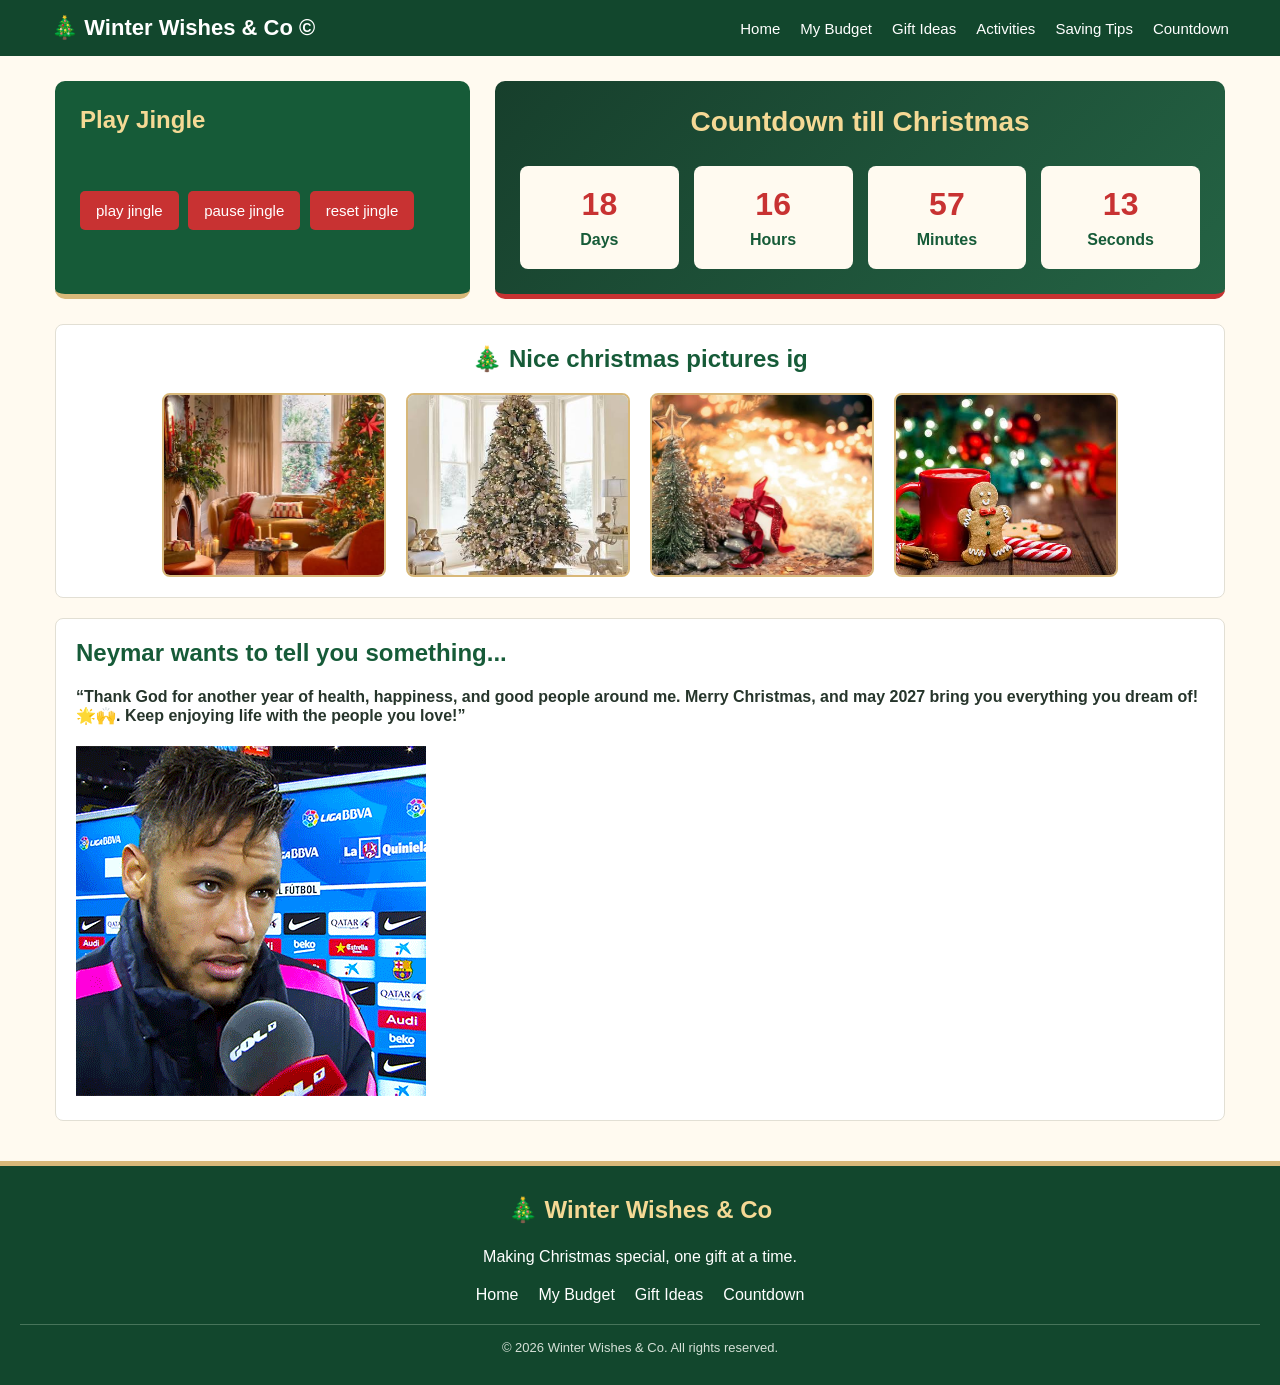
==== countdown.html @ ffda5fb8 "Winter Wishes wrd problem" ====
<!DOCTYPE html>
<html lang="en">

<head>
    <meta charset="UTF-8">
    <meta name="viewport" content="width=device-width, initial-scale=1.0">
    <title>Christmas Countdown | Winter Wishes & Co</title>
    <link rel="stylesheet" href="style.css">
</head>

<body>

    <nav class="navbar">
        <div class="nav-logo">🎄 Winter Wishes & Co ©</div>

        <div class="nav-links">
            <a href="index.html">Home</a>
            <a href="index.html#budgetSection">My Budget</a>
            <a href="index.html#giftIdeas">Gift Ideas</a>
            <a href="index.html#activities">Activities</a>
            <a href="index.html#savingTips">Saving Tips</a>
            <a href="countdown.html">Countdown</a>
        </div>
    </nav>

    <main>
        <div class="card">
            <div class="jingle">
                <h3>Play Jingle</h3>
                <audio id="jingle" src="Jingle Bells.mp3" preload="auto"></audio>
                <br>
                <button type="button" onclick="document.getElementById('jingle').play()">play jingle</button>
                <button type="button" onclick="document.getElementById('jingle').pause()">pause jingle</button>
                <button type="button"
                    onclick="document.getElementById('jingle').pause(); document.getElementById('jingle').currentTime = 0;">reset
                    jingle</button>
            </div>

            <div class="countdown-div">
                <h3>Countdown till Christmas</h3>
                <div class="countdown">
                    <p><span id="days"></span> Days</p>
                    <p><span id="hours"></span> Hours</p>
                    <p><span id="minutes"></span> Minutes</p>
                    <p><span id="seconds"></span> Seconds</p>
                </div>
            </div>
        </div>

        <section class="christmas-images">
            <h2>🎄 Nice christmas pictures ig</h2>

            <div class="countdown-gallery">
                <img src="c_image1.jpeg" alt="Christmas image 1">
                <img src="c_image2.jpeg" alt="Christmas image 2">
                <img src="c_image3.jpeg" alt="Christmas image 3">
                <img src="c_image4.jpeg" alt="Christmas image 4">
            </div>
        </section>
        <section class="neymar-chat">
            <h2>Neymar wants to tell you something...</h2>
            <h4>“Thank God for another year of health, happiness, and good people around me. Merry Christmas, and may
                2027 bring you everything you dream of! 🌟🙌. Keep enjoying life with the people you love!”</h4>

            <div class="neymar-interview">
                <img src="neymar-interview.gif">
            </div>

        </section>
    </main>
    <footer class="footer">
        <h3>🎄 Winter Wishes & Co</h3>
        <p>Making Christmas special, one gift at a time.</p>

        <div class="footer-links">
            <a href="#home">Home</a>
            <a href="#budgetSection">My Budget</a>
            <a href="#giftIdeas">Gift Ideas</a>
            <a href="countdown.html">Countdown</a>
        </div>

        <p class="copyright">
            &copy; 2026 Winter Wishes & Co. All rights reserved.
        </p>
    </footer>
    <script src="countdown.js"></script>
</body>

</html>
---- style.css ----
/* main page */
body {
    font-family: Arial, sans-serif;
    background-color: #fffaf0;
    color: #26352b;
    margin: 0;
}

/* website headerr */
header {
    background-color: #165b38;
    color: white;
    text-align: center;
    padding: 25px;
    border-bottom: 5px solid #c83232;
}

header h1 {
    margin: 0;
    font-size: 32px;
}

header p {
    margin-bottom: 0;
}

/* main stuff */
main {
    max-width: 1200px;
    width: 95%;
    box-sizing: border-box;
    margin: 25px auto;
    padding: 0 15px;
}

/* sectionss */
section {
    background-color: white;
    padding: 20px;
    margin-bottom: 20px;
    border: 1px solid #e2dfd4;
    border-radius: 8px;
}

h2 {
    color: #165b38;
    margin-top: 0;
}

/* form labelssss */
label {
    display: block;
    margin-top: 12px;
    margin-bottom: 5px;
}

/* Where they input text */
input {
    width: 100%;
    box-sizing: border-box;
    padding: 10px;
    border: 1px solid #b8b8b8;
    border-radius: 4px;
    font-size: 15px;
}

/* BUttONS */
button {
    background-color: #c83232;
    color: white;
    border: none;
    padding: 11px 16px;
    margin-top: 15px;
    border-radius: 5px;
    cursor: pointer;
    font-size: 15px;
}

button:hover {
    background-color: #a52222;
}

/* Gift list */
li {
    padding: 10px;
    margin-bottom: 8px;
    background-color: #f3f7f0;
    border-left: 4px solid #165b38;
    border-radius: 4px;
}

/* chrima gift gallery */

.gift-gallery {
    display: flex;
    flex-wrap: wrap;
    gap: 20px;
    justify-content: flex-start;
}

.gift-card {
    flex: 1 1 220px;
    min-width: 0;
    max-width: 280px;
    border: 1px solid #e2dfd4;
    border-radius: 6px;
    overflow: hidden;
    background-color: #fffdf8;
    padding-bottom: 12px;
}

/* gift imagessss */
.gift-card img {
    display: block;
    width: 100%;
    height: 180px;
    object-fit: cover;
}

/* nav bar */
.navbar {
    background-color: #12472d;
    color: white;
    padding: 15px 4%;
    display: flex;
    justify-content: space-between;
    align-items: center;
    gap: 20px;
    flex-wrap: wrap;
}

.nav-logo {
    font-size: 22px;
    font-weight: bold;
}

.nav-links {
    display: flex;
    gap: 20px;
    flex-wrap: wrap;
}

.nav-links a {
    color: white;
    text-decoration: none;
    font-size: 15px;
}

.nav-links a:hover {
    color: #ffb3b3;
    text-decoration: underline;
}

html {
    scroll-behavior: smooth;
}

.hero {
    background: linear-gradient(135deg, #173f2c, #246344);
    color: white;
    text-align: left;
    padding: 65px 8%;
    border-bottom: 5px solid #d8b879;
}

.hero-label {
    color: #e5c58a;
    font-size: 13px;
    font-weight: bold;
    letter-spacing: 2px;
}

.hero h1 {
    color: white;
    font-size: clamp(32px, 5vw, 55px);
    line-height: 1.15;
    margin: 18px 0;
}

.hero-text {
    max-width: 480px;
    line-height: 1.7;
    color: #e2e9e3;
}

.hero-buttons {
    display: flex;
    flex-wrap: wrap;
    gap: 12px;
    margin-top: 25px;
}

.hero-button {
    display: inline-block;
    background: #d8b879;
    color: #173f2c;
    padding: 13px 18px;
    border-radius: 5px;
    text-decoration: none;
    font-weight: bold;
}

.hero-button.secondary {
    background: transparent;
    color: white;
    border: 1px solid #d8b879;
}

.hero-button:hover {
    opacity: 0.85;
}


/* countdown page */
.card {
    display: flex;
    flex-wrap: wrap;
    gap: 25px;
    align-items: stretch;
    margin: 25px auto;
}

/* jingle bells */
.jingle {
    flex: 1 1 250px;
    background-color: #165b38;
    color: white;
    padding: 25px;
    border-radius: 10px;
    border-bottom: 5px solid #d8b879;
    box-sizing: border-box;
}

.jingle h3 {
    color: #f5d995;
    font-size: 24px;
    margin-top: 0;
}

.jingle button {
    margin-right: 5px;
    margin-bottom: 5px;
}

/* countdown timer */
.countdown-div {
    flex: 2 1 400px;
    background: linear-gradient(135deg, #173f2c, #246344);
    color: white;
    padding: 25px;
    border-radius: 10px;
    border-bottom: 5px solid #c83232;
    box-sizing: border-box;
}

.countdown-div h3 {
    color: #f5d995;
    font-size: 28px;
    text-align: center;
    margin-top: 0;
}

/* countdown numbers */
.countdown {
    display: flex;
    flex-wrap: wrap;
    justify-content: center;
    gap: 15px;
    text-align: center;
}

.countdown p {
    flex: 1 1 100px;
    background-color: #fffaf0;
    color: #165b38;
    padding: 20px 10px;
    margin: 0;
    border-radius: 8px;
    font-weight: bold;
}

/* countdown number display */
.countdown span {
    display: block;
    font-size: 32px;
    color: #c83232;
    margin-bottom: 8px;
}
/* countdown images */
.christmas-images {
    width: 100%;
    box-sizing: border-box;
}

.christmas-images h2 {
    text-align: center;
}

.countdown-gallery {
    display: flex;
    flex-wrap: wrap;
    justify-content: center;
    gap: 20px;
}

.countdown-gallery img {
    width: 220px;
    height: 180px;
    object-fit: cover;
    border-radius: 8px;
    border: 2px solid #d8b879;
}


/* hero layout */
.hero {
    display: flex;
    justify-content: space-between;
    align-items: center;
    gap: 40px;
}

.hero-content {
    flex: 1;
}


/* hero layout */
.hero {
    display: flex;
    flex-direction: row;
    justify-content: space-between;
    align-items: center;
    gap: 40px;
    text-align: left;
}

.hero-content {
    flex: 1;
    min-width: 0;
}

.hero-content h1 {
    font-size: clamp(32px, 5vw, 55px);
    line-height: 1.15;
    margin: 18px 0;
}

.hero-content .hero-text {
    max-width: 480px;
}


/* neymar circle image */
.neymar-image {
    width: 320px;
    height: 320px;
    object-fit: cover;
    border-radius: 50%;
    border: 4px solid #d8b879;
    flex-shrink: 0;
}

/* make it work on phones */
@media (max-width: 600px) {
    .hero {
        gap: 20px;
        padding: 35px 6%;
    }

    .neymar-image {
        width: 110px;
        height: 110px;
    }
}

/* website footerrrrrr */
.footer {
    background-color: #12472d;
    color: white;
    text-align: center;
    padding: 30px 20px;
    margin-top: 40px;
    border-top: 5px solid #d8b879;
}

.footer h3 {
    color: #f5d995;
    margin-top: 0;
    font-size: 24px;
}

.footer p {
    margin: 12px 0;
}

.footer-links {
    display: flex;
    justify-content: center;
    flex-wrap: wrap;
    gap: 20px;
    margin: 20px 0;
}

.footer-links a {
    color: white;
    text-decoration: none;
}

.footer-links a:hover {
    color: #f5d995;
    text-decoration: underline;
}

.footer .copyright {
    font-size: 13px;
    color: #d5e0d7;
    border-top: 1px solid #47745a;
    padding-top: 15px;
    margin-bottom: 0;
}
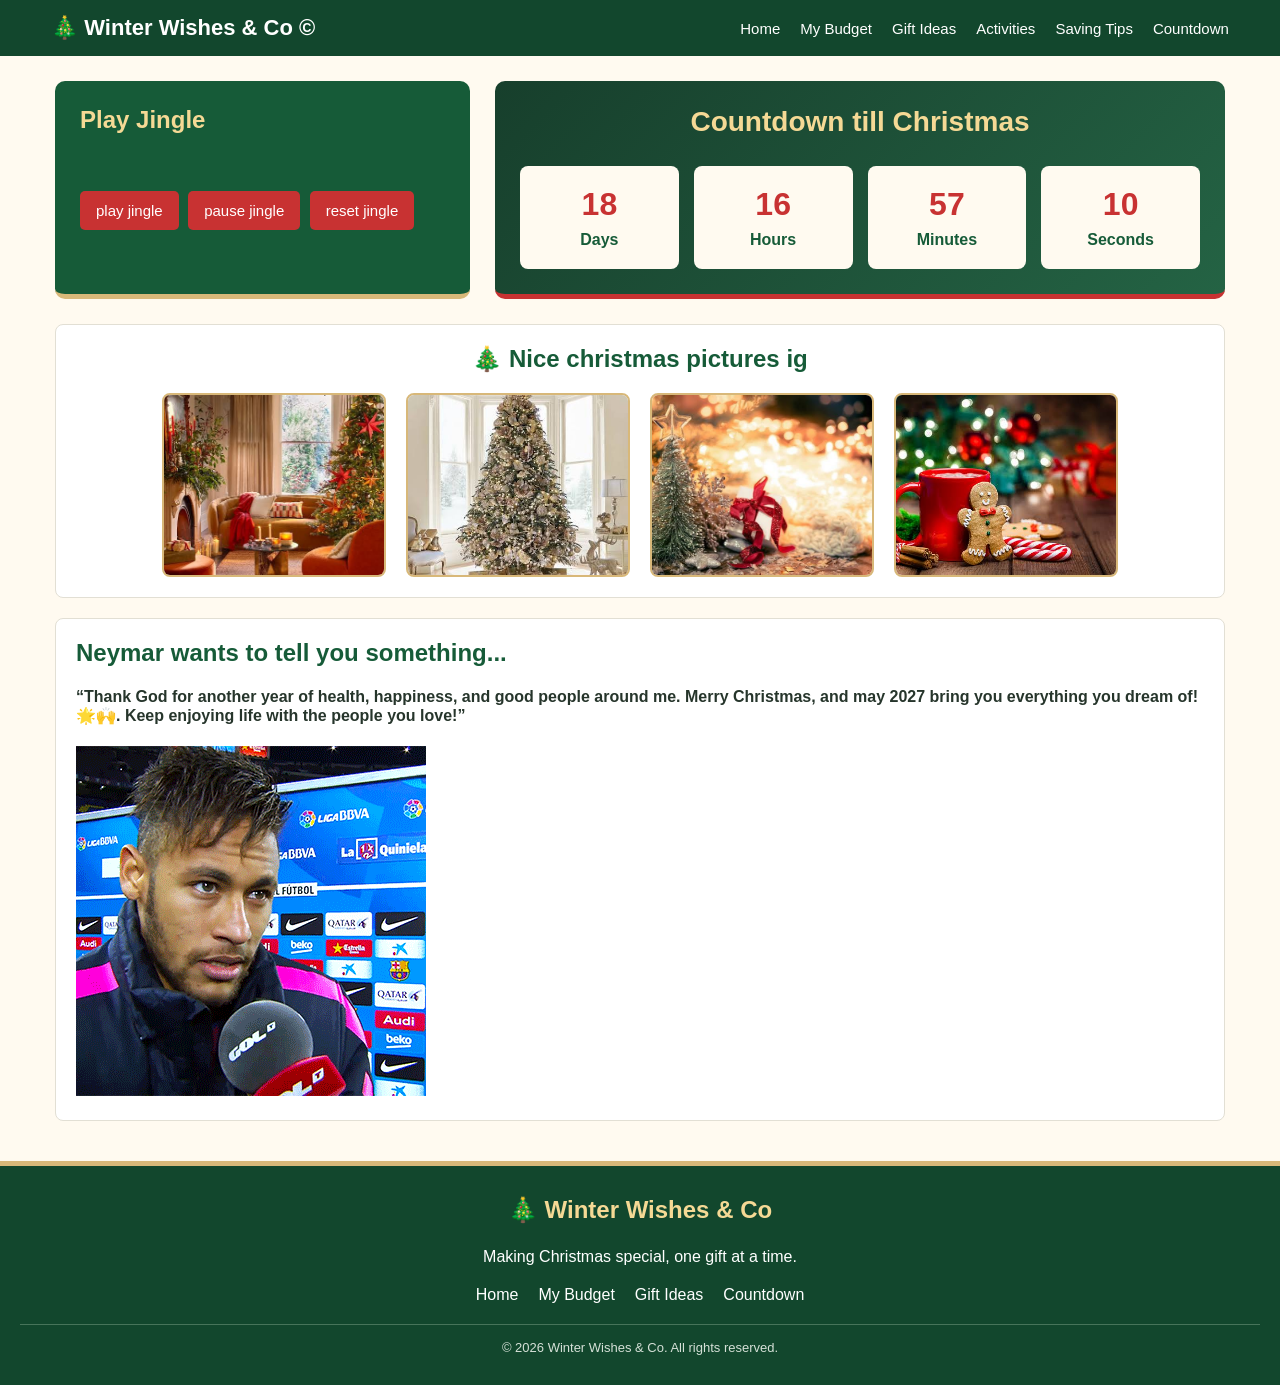
==== commit f720d9a3: "Added savingtips.html and added more gift ideas" ====
--- a/countdown.html
+++ b/countdown.html
@@ -18,7 +18,7 @@
             <a href="index.html#budgetSection">My Budget</a>
             <a href="index.html#giftIdeas">Gift Ideas</a>
             <a href="index.html#activities">Activities</a>
-            <a href="index.html#savingTips">Saving Tips</a>
+            <a href="savingtips.html">Saving Tips</a>
             <a href="countdown.html">Countdown</a>
         </div>
     </nav>
--- a/style.css
+++ b/style.css
@@ -1,4 +1,3 @@
-
 /* main page */
 body {
     font-family: Arial, sans-serif;
@@ -83,7 +82,7 @@
 
 /* Gift list */
 li {
-    padding: 10px;
+    padding: 20px;
     margin-bottom: 8px;
     background-color: #f3f7f0;
     border-left: 4px solid #165b38;
@@ -108,6 +107,7 @@
     overflow: hidden;
     background-color: #fffdf8;
     padding-bottom: 12px;
+    padding-left: 10px;
 }
 
 /* gift imagessss */
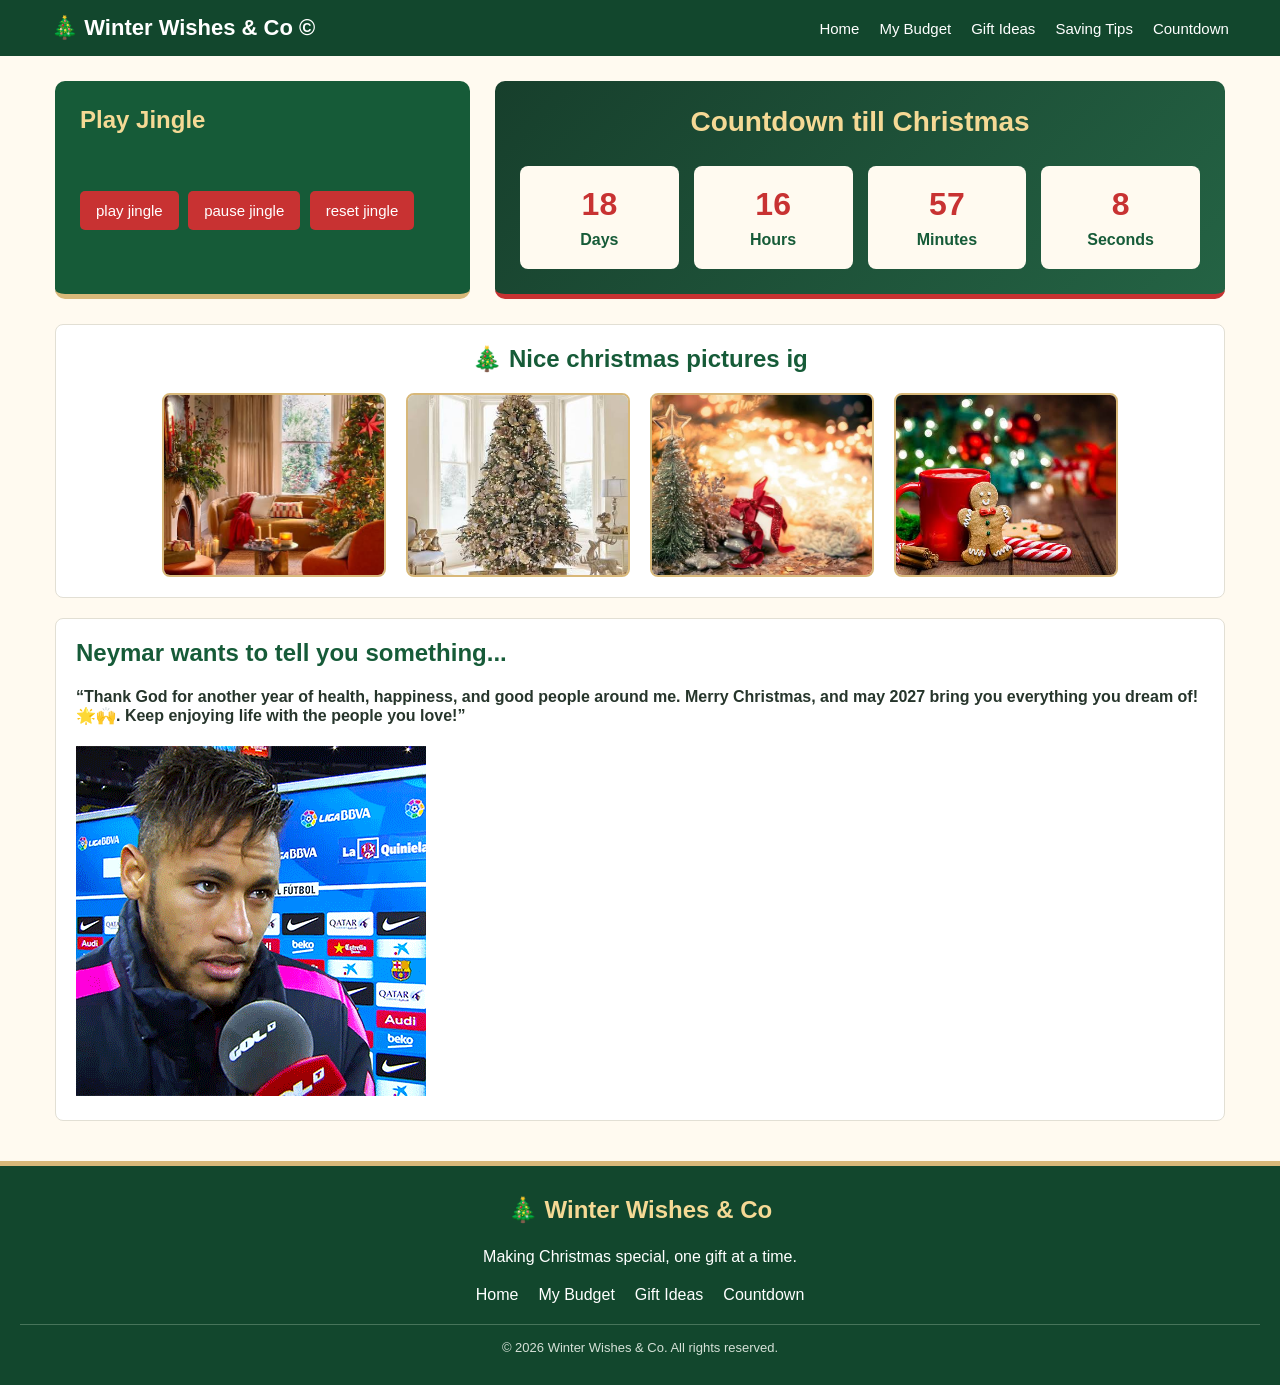
==== commit 59bba167: "removed activities.html" ====
--- a/countdown.html
+++ b/countdown.html
@@ -17,7 +17,6 @@
             <a href="index.html">Home</a>
             <a href="index.html#budgetSection">My Budget</a>
             <a href="index.html#giftIdeas">Gift Ideas</a>
-            <a href="index.html#activities">Activities</a>
             <a href="savingtips.html">Saving Tips</a>
             <a href="countdown.html">Countdown</a>
         </div>
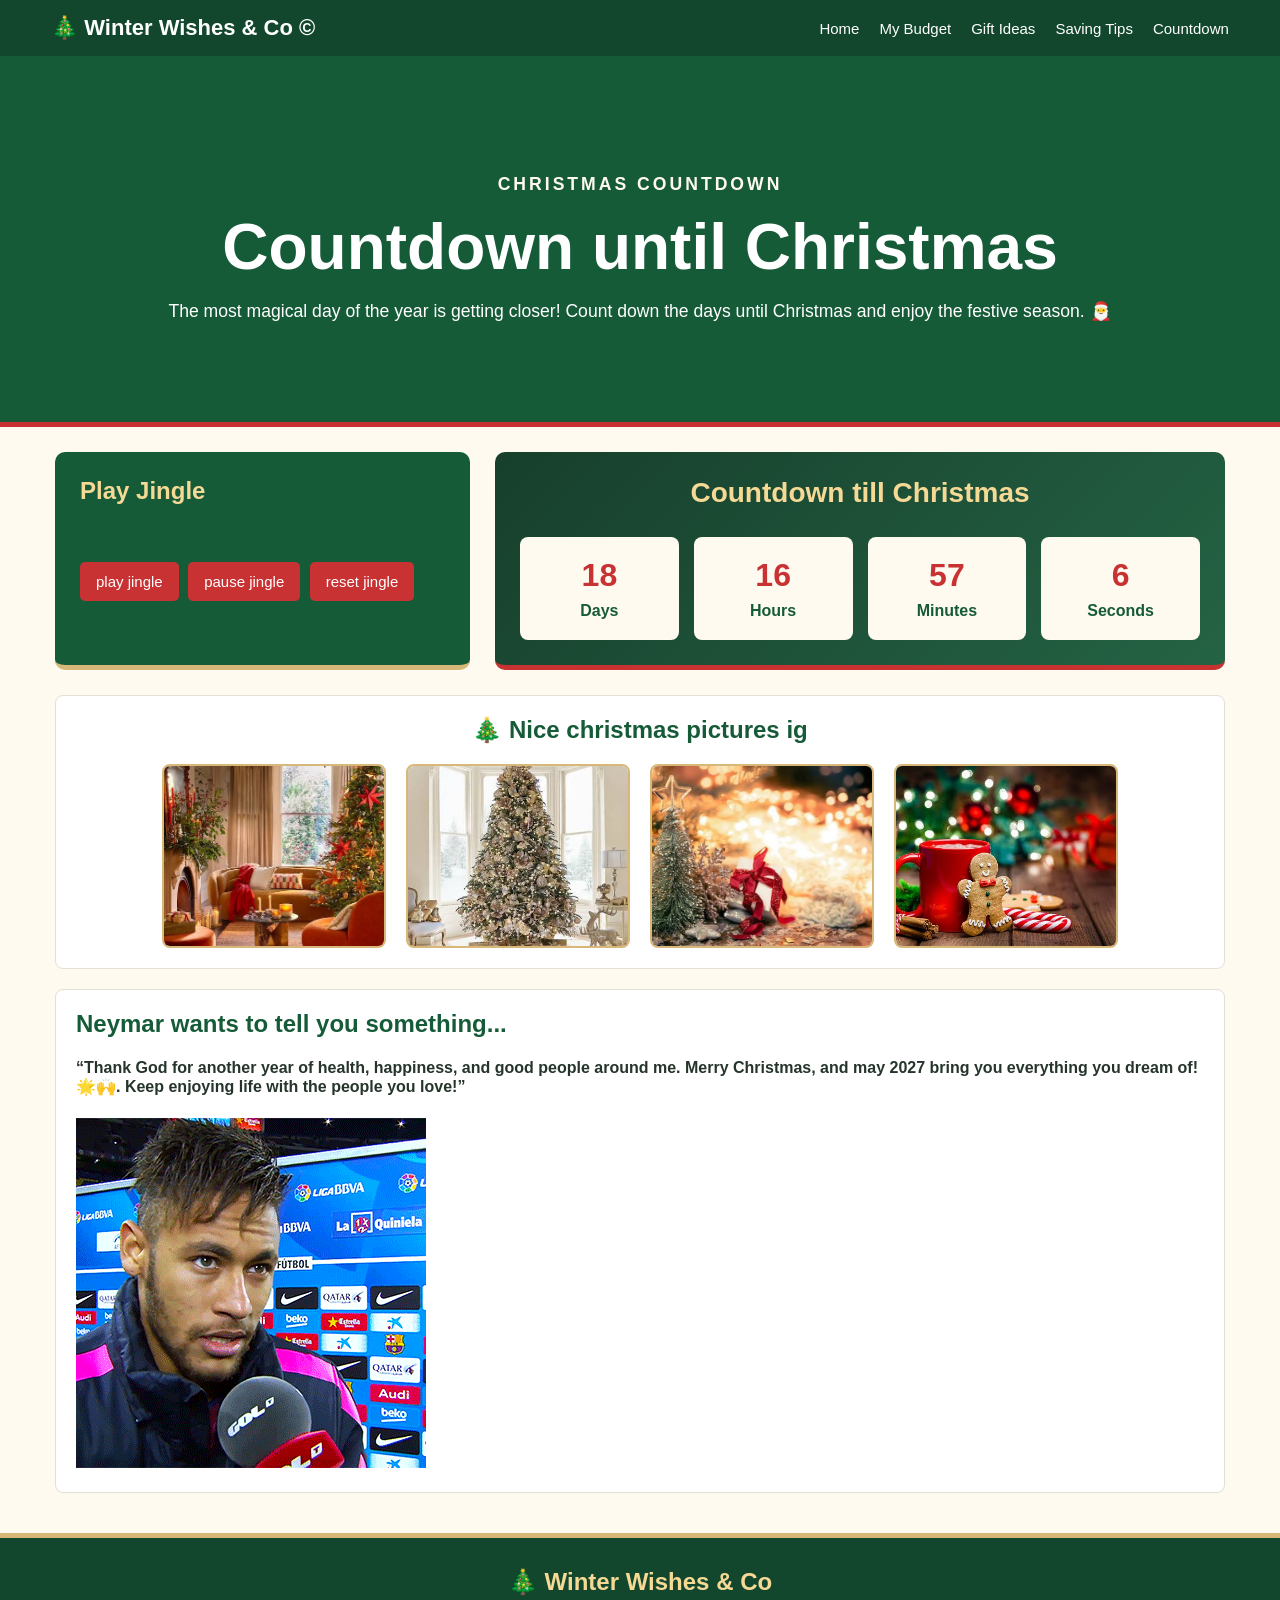
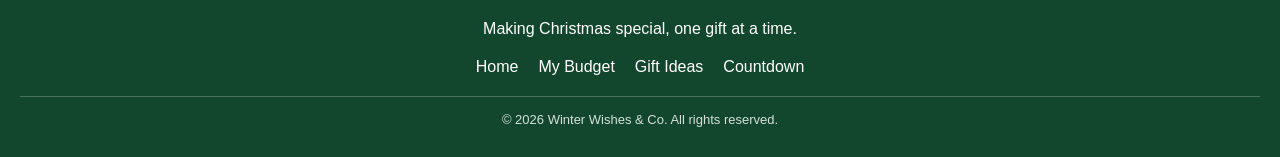
==== commit 74473387: "idk icl" ====
--- a/countdown.html
+++ b/countdown.html
@@ -6,6 +6,7 @@
     <meta name="viewport" content="width=device-width, initial-scale=1.0">
     <title>Christmas Countdown | Winter Wishes & Co</title>
     <link rel="stylesheet" href="style.css">
+    <link rel="stylesheet" href="savingtips.css">
 </head>
 
 <body>
@@ -22,6 +23,11 @@
         </div>
     </nav>
 
+    <header class="saving-hero">
+        <p class="section-label">CHRISTMAS COUNTDOWN</p>
+        <h1>Countdown until Christmas</h1>
+        <p>The most magical day of the year is getting closer! Count down the days until Christmas and enjoy the festive season. 🎅</p>
+    </header>
     <main>
         <div class="card">
             <div class="jingle">
--- a/savingtips.css
+++ b/savingtips.css
@@ -0,0 +1,113 @@
+/* SAVING TIPS HERO */
+
+.saving-hero {
+    padding: 100px 7%;
+    text-align: center;
+    background: #165b38;
+    color: white;
+}
+
+.saving-hero .section-label {
+    color: #fffaf0;
+    letter-spacing: 3px;
+    font-weight: bold;
+}
+
+.saving-hero h1 {
+    font-size: clamp(2.5rem, 5vw, 4rem);
+    margin: 15px 0;
+}
+
+.saving-hero p {
+    font-size: 1.1rem;
+}
+
+/* MAIN CONTENT */
+
+.saving-container {
+    padding: 60px 7%;
+    background: #fffaf0;
+}
+
+.saving-intro {
+    text-align: center;
+    max-width: 750px;
+    margin: 0 auto 45px;
+}
+
+.saving-intro h2 {
+    color: #165b38;
+    font-size: 2rem;
+}
+
+.saving-intro p {
+    line-height: 1.8;
+    color: #555;
+}
+
+/* SAVING CARDS */
+
+.saving-grid {
+    display: grid;
+    grid-template-columns: repeat(auto-fit, minmax(240px, 1fr));
+    gap: 25px;
+}
+
+.saving-card {
+    background: white;
+    padding: 30px;
+    border-radius: 15px;
+    box-shadow: 0 4px 15px rgba(0, 0, 0, 0.07);
+    transition: transform 0.3s ease, box-shadow 0.3s ease;
+}
+
+.saving-card:hover {
+    transform: translateY(-7px);
+    box-shadow: 0 8px 22px rgba(0, 0, 0, 0.12);
+}
+
+.saving-card span {
+    font-size: 2.2rem;
+}
+
+.saving-card h3 {
+    color: #165b38;
+    margin: 15px 0 10px;
+}
+
+.saving-card p {
+    color: #666;
+    line-height: 1.7;
+}
+
+/* REMINDER */
+
+.saving-reminder {
+    margin-top: 60px;
+    padding: 45px 25px;
+    text-align: center;
+    background: #e9f0e8;
+    border-radius: 18px;
+}
+
+.saving-reminder h2 {
+    color: #165b38;
+}
+
+.saving-reminder p {
+    line-height: 1.7;
+    margin-bottom: 25px;
+}
+
+.saving-reminder a {
+    display: inline-block;
+    padding: 13px 25px;
+    background: #165b38;
+    color: white;
+    text-decoration: none;
+    border-radius: 7px;
+}
+
+.saving-reminder a:hover {
+    background: #26352b;
+}
